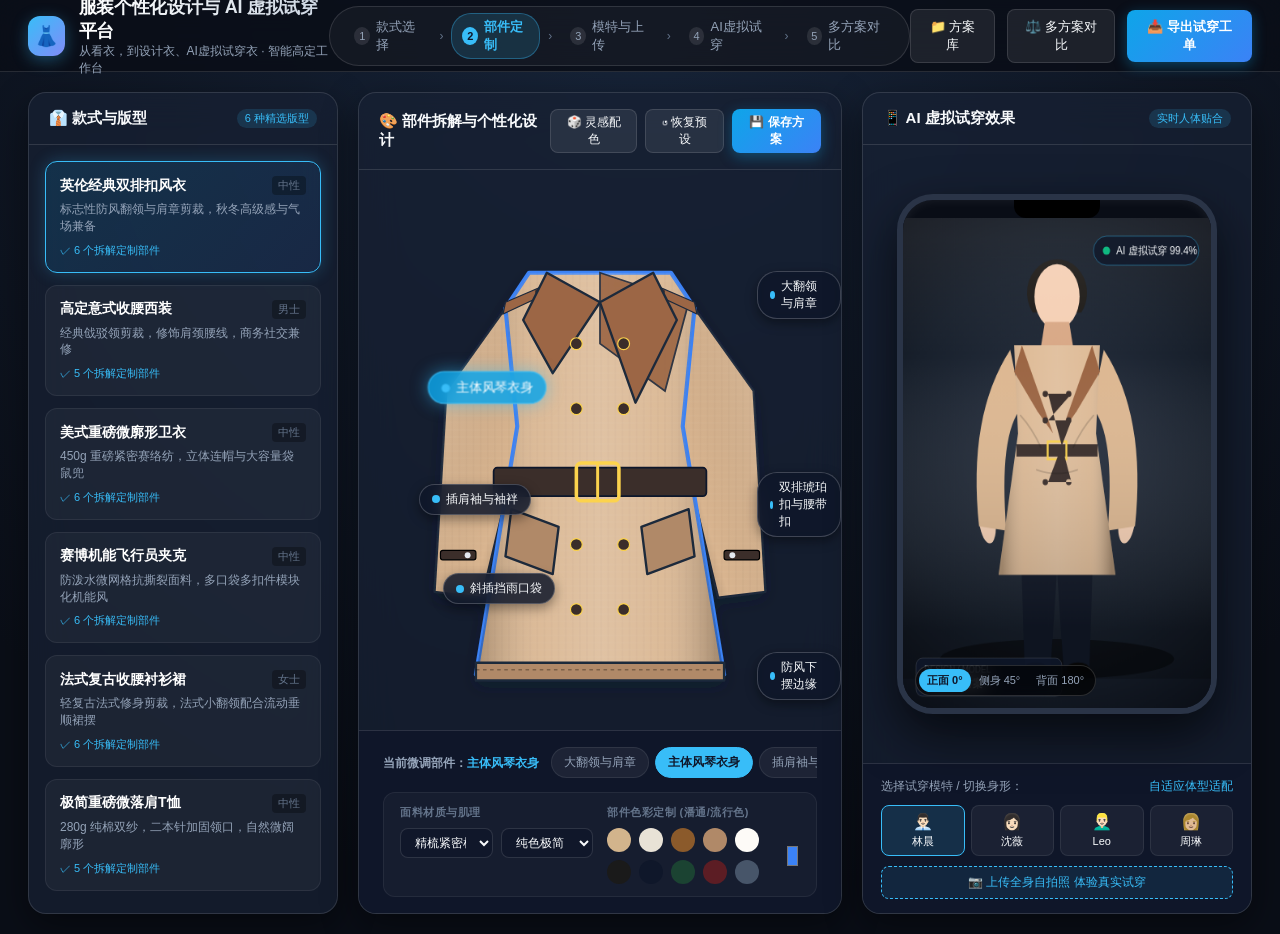
==== demos/01_industrial_engineering/clothing_tryon_system/index.html @ a8b74f74 "feat(core): 重构全景作品集工程架构为四大业务领域，集成工业工程与自动化实操Demo 1. 业务领域重构：按照工业工程、业务自动化、智能体协同、高可用实时系统完成模块化分类 2. 演示工程集" ====
<!DOCTYPE html>
<html lang="zh-CN">
<head>
  <meta charset="UTF-8">
  <meta name="viewport" content="width=device-width, initial-scale=1.0">
  <title>服装个性化设计与 AI 虚拟试穿平台 | Fashion AI Studio</title>
  <link rel="stylesheet" href="css/style.css">
</head>
<body>
  <!-- 顶部导航栏与流程引导 (对应原图底部与主标题) -->
  <header class="studio-header">
    <div class="brand-section">
      <div class="brand-logo-icon">👗</div>
      <div class="brand-title">
        <h1>服装个性化设计与 AI 虚拟试穿平台</h1>
        <p>从看衣，到设计衣、AI虚拟试穿衣 · 智能高定工作台</p>
      </div>
    </div>

    <!-- 流程引导条 (1.选款 -> 2.定制 -> 3.模特 -> 4.试穿 -> 5.对比保存) -->
    <div class="workflow-stepper">
      <div class="step-item" data-step="1">
        <span class="step-num">1</span>
        <span>款式选择</span>
      </div>
      <span class="step-divider">›</span>
      <div class="step-item active" data-step="2">
        <span class="step-num">2</span>
        <span>部件定制</span>
      </div>
      <span class="step-divider">›</span>
      <div class="step-item" data-step="3">
        <span class="step-num">3</span>
        <span>模特与上传</span>
      </div>
      <span class="step-divider">›</span>
      <div class="step-item" data-step="4">
        <span class="step-num">4</span>
        <span>AI虚拟试穿</span>
      </div>
      <span class="step-divider">›</span>
      <div class="step-item" data-step="5">
        <span class="step-num">5</span>
        <span>多方案对比</span>
      </div>
    </div>

    <div class="header-actions">
      <button id="btn-open-library" class="btn-secondary">
        <span>📁 方案库</span>
      </button>
      <button id="btn-compare-modal" class="btn-secondary">
        <span>⚖️ 多方案对比</span>
      </button>
      <button id="btn-export-poster" class="btn-primary">
        <span>📥 导出试穿工单</span>
      </button>
    </div>
  </header>

  <!-- 主工作台 (三栏式经典设计布局) -->
  <main class="studio-workspace">
    
    <!-- 左侧栏：1. 款式选择 (Style Selection) -->
    <section class="left-style-selector">
      <div class="panel-header">
        <div class="panel-title">
          <span>👔 款式与版型</span>
        </div>
        <span class="panel-badge">6 种精选版型</span>
      </div>

      <div id="style-scroll-list" class="style-scroll-list">
        <!-- 动态注入款式卡片 -->
      </div>
    </section>

    <!-- 中央工作台：2. 个性化设计 (Custom Design - 部件拆解微调) -->
    <section class="center-customizer">
      <div class="panel-header">
        <div class="panel-title">
          <span>🎨 部件拆解与个性化设计</span>
        </div>
        <div style="display:flex; gap:8px;">
          <button id="btn-random-palette" class="btn-secondary" style="padding:4px 10px; font-size:12px;">
            <span>🎲 灵感配色</span>
          </button>
          <button id="btn-reset-design" class="btn-secondary" style="padding:4px 10px; font-size:12px;">
            <span>↺ 恢复预设</span>
          </button>
          <button id="btn-save-design" class="btn-primary" style="padding:4px 12px; font-size:12px;">
            <span>💾 保存方案</span>
          </button>
        </div>
      </div>

      <!-- 服装交互画布与引线指示层 (仿原图引线指引) -->
      <div class="customizer-canvas-container">
        <div id="canvas-viewport" class="canvas-viewport">
          <!-- 动态渲染 SVG 服装与部件 -->
        </div>
        <!-- 引线标注层 -->
        <div id="callout-overlay" class="callout-overlay"></div>
      </div>

      <!-- 底部实时定制控制面板 (仿原图“实时定制”) -->
      <div class="center-bottom-bar">
        <!-- 部件选择标签栏 -->
        <div class="custom-tools-row">
          <div style="font-size:12px; font-weight:600; color:var(--text-sub); white-space:nowrap;">
            当前微调部件：<span id="selected-part-label" style="color:#38bdf8;">衣身主体</span>
          </div>
          <div id="part-tabs" class="part-selector-tabs">
            <!-- 动态生成部件 tab -->
          </div>
        </div>

        <!-- 调色盘与面料选择栏 -->
        <div class="sub-customizer-panel">
          <!-- 左边：材质与纹理 -->
          <div class="sub-ctrl-group">
            <h4>面料材质与肌理</h4>
            <div style="display:flex; gap:8px; margin-bottom:8px;">
              <select id="material-select" class="material-select"></select>
              <select id="pattern-select" class="material-select"></select>
            </div>
          </div>

          <!-- 右边：潘通色板与拾色器 -->
          <div class="sub-ctrl-group">
            <h4>部件色彩定制 (潘通/流行色)</h4>
            <div style="display:flex; align-items:center; gap:8px;">
              <div id="palette-swatches" class="palette-swatches"></div>
              <input type="color" id="custom-color-input" value="#3b82f6" title="自定义任意色彩" style="width:28px; height:28px; border:none; border-radius:50%; cursor:pointer; background:transparent;">
            </div>
          </div>
        </div>
      </div>
    </section>

    <!-- 右侧栏：3 & 4. 仿原图手机屏幕模型 - AI 虚拟试穿系统 (AI Try-On Screen) -->
    <section class="right-tryon-container">
      <div class="panel-header">
        <div class="panel-title">
          <span>📱 AI 虚拟试穿效果</span>
        </div>
        <span class="panel-badge">实时人体贴合</span>
      </div>

      <!-- 手机外壳质感拟态 (Phone Mockup) -->
      <div class="phone-mockup-wrapper">
        <div class="phone-device">
          <!-- 灵动岛 -->
          <div class="phone-notch"></div>
          
          <!-- 手机屏幕画布 -->
          <div class="phone-screen">
            <canvas id="tryon-canvas"></canvas>

            <!-- 手机内浮动角度切换栏 -->
            <div class="screen-floating-controls">
              <div class="angle-switcher">
                <button class="angle-btn active" data-angle="front">正面 0°</button>
                <button class="angle-btn" data-angle="side">侧身 45°</button>
                <button class="angle-btn" data-angle="back">背面 180°</button>
              </div>
            </div>
          </div>
        </div>
      </div>

      <!-- 模特选择与拍照上传工具栏 -->
      <div class="tryon-control-dock">
        <div style="font-size:12px; color:var(--text-sub); display:flex; justify-content:space-between;">
          <span>选择试穿模特 / 切换身形：</span>
          <span style="color:#38bdf8;">自适应体型适配</span>
        </div>
        <div id="model-thumbnails" class="model-thumbnails">
          <!-- 动态注入 4 位不同性别身材模特 -->
        </div>

        <div class="photo-upload-bar">
          <label class="upload-btn-label">
            <span>📷 上传全身自拍照 体验真实试穿</span>
            <input type="file" id="photo-upload-input" accept="image/*" style="display:none;">
          </label>
        </div>
      </div>
    </section>

  </main>

  <!-- 模态框：多方案并排对比 (4. 多方案对比) -->
  <div id="compare-modal" class="modal-backdrop">
    <div class="modal-window">
      <div class="modal-header">
        <div style="display:flex; align-items:center; gap:12px;">
          <h3 style="font-size:18px;">⚖️ 多方案并排横向对比 (Side-by-Side Comparison)</h3>
          <span class="panel-badge">支持款式、配色、面料并排横评</span>
        </div>
        <div style="display:flex; gap:10px;">
          <button id="btn-add-to-compare" class="btn-primary" style="font-size:12px; padding:6px 14px;">
            <span>+ 加入当前方案</span>
          </button>
          <button id="btn-close-compare" class="btn-secondary" style="font-size:12px; padding:6px 12px;">
            <span>✕ 关闭</span>
          </button>
        </div>
      </div>

      <div class="modal-body">
        <div id="compare-grid" class="compare-grid">
          <!-- 并排对比卡片 -->
        </div>
      </div>
    </div>
  </div>

  <!-- 模态框：方案库 (5. 保存与分享) -->
  <div id="library-modal" class="modal-backdrop">
    <div class="modal-window" style="max-width:820px;">
      <div class="modal-header">
        <h3 style="font-size:18px;">📁 方案库与历史定制作品</h3>
        <button id="btn-close-library" class="btn-secondary" style="font-size:12px; padding:6px 12px;">
          <span>✕ 关闭</span>
        </button>
      </div>
      <div class="modal-body">
        <div id="library-grid" class="compare-grid">
          <!-- 方案库卡片 -->
        </div>
      </div>
    </div>
  </div>

  <!-- 引入系统脚本 -->
  <script src="js/presets.js"></script>
  <script src="js/tryon_engine.js"></script>
  <script src="js/app.js"></script>
</body>
</html>
---- demos/01_industrial_engineering/clothing_tryon_system/css/style.css ----
/* ==========================================================================
   服装个性化设计与 AI 虚拟试穿平台 (Fashion AI Studio)
   高端现代科技与时尚美学系统样式
   ========================================================================== */

:root {
  --bg-primary: #0a0e17;
  --bg-secondary: #131b2a;
  --bg-card: rgba(23, 32, 51, 0.75);
  --bg-glass: rgba(30, 41, 59, 0.65);
  --border-color: rgba(255, 255, 255, 0.12);
  --border-glow: rgba(56, 189, 248, 0.5);
  
  --text-main: #f8fafc;
  --text-sub: #94a3b8;
  --text-muted: #64748b;

  --accent-cyan: #06b6d4;
  --accent-blue: #3b82f6;
  --accent-purple: #8b5cf6;
  --accent-emerald: #10b981;
  --accent-amber: #f59e0b;
  --accent-rose: #f43f5e;

  --font-family: -apple-system, BlinkMacSystemFont, "Segoe UI", Roboto, "Helvetica Neue", Arial, sans-serif;
  --radius-lg: 18px;
  --radius-md: 12px;
  --radius-sm: 8px;
  --shadow-main: 0 12px 36px rgba(0, 0, 0, 0.45);
}

* {
  box-sizing: border-box;
  margin: 0;
  padding: 0;
  -webkit-font-smoothing: antialiased;
}

body {
  font-family: var(--font-family);
  background: radial-gradient(circle at 50% 0%, #172439 0%, #0a0e17 80%);
  color: var(--text-main);
  min-height: 100vh;
  display: flex;
  flex-direction: column;
  overflow-x: hidden;
}

/* 顶部导航与流程引导 */
.studio-header {
  height: 72px;
  background: rgba(10, 14, 23, 0.85);
  backdrop-filter: blur(16px);
  border-bottom: 1px solid var(--border-color);
  display: flex;
  align-items: center;
  justify-content: space-between;
  padding: 0 28px;
  position: sticky;
  top: 0;
  z-index: 100;
}

.brand-section {
  display: flex;
  align-items: center;
  gap: 14px;
}

.brand-logo-icon {
  width: 40px;
  height: 40px;
  background: linear-gradient(135deg, #38bdf8, #818cf8);
  border-radius: var(--radius-md);
  display: flex;
  align-items: center;
  justify-content: center;
  font-size: 20px;
  box-shadow: 0 4px 16px rgba(56, 189, 248, 0.35);
}

.brand-title h1 {
  font-size: 18px;
  font-weight: 700;
  letter-spacing: -0.3px;
  background: linear-gradient(90deg, #ffffff, #cbd5e1);
  -webkit-background-clip: text;
  -webkit-text-fill-color: transparent;
}

.brand-title p {
  font-size: 12px;
  color: var(--text-sub);
}

/* 原图底部流程条在顶部的升级体现 */
.workflow-stepper {
  display: flex;
  align-items: center;
  gap: 8px;
  background: rgba(255, 255, 255, 0.04);
  padding: 6px 14px;
  border-radius: 30px;
  border: 1px solid var(--border-color);
}

.step-item {
  display: flex;
  align-items: center;
  gap: 6px;
  font-size: 13px;
  color: var(--text-sub);
  padding: 4px 10px;
  border-radius: 20px;
  cursor: pointer;
  transition: all 0.25s ease;
}

.step-item.active {
  background: rgba(56, 189, 248, 0.15);
  color: #38bdf8;
  font-weight: 600;
  border: 1px solid rgba(56, 189, 248, 0.35);
}

.step-num {
  width: 18px;
  height: 18px;
  border-radius: 50%;
  background: rgba(255, 255, 255, 0.1);
  display: flex;
  align-items: center;
  justify-content: center;
  font-size: 11px;
}

.step-item.active .step-num {
  background: #38bdf8;
  color: #0f172a;
  font-weight: 700;
}

.step-divider {
  color: var(--text-muted);
  font-size: 12px;
}

.header-actions {
  display: flex;
  align-items: center;
  gap: 12px;
}

.btn-secondary {
  background: rgba(255, 255, 255, 0.08);
  border: 1px solid var(--border-color);
  color: var(--text-main);
  padding: 8px 16px;
  border-radius: var(--radius-sm);
  font-size: 13px;
  cursor: pointer;
  display: flex;
  align-items: center;
  gap: 6px;
  transition: all 0.2s;
}

.btn-secondary:hover {
  background: rgba(255, 255, 255, 0.14);
}

.btn-primary {
  background: linear-gradient(135deg, #0ea5e9, #3b82f6);
  border: none;
  color: #ffffff;
  padding: 8px 20px;
  border-radius: var(--radius-sm);
  font-size: 13px;
  font-weight: 600;
  cursor: pointer;
  box-shadow: 0 4px 14px rgba(14, 165, 233, 0.35);
  display: flex;
  align-items: center;
  gap: 6px;
  transition: all 0.2s;
}

.btn-primary:hover {
  filter: brightness(1.1);
  transform: translateY(-1px);
}

/* 主工作台布局 (左款选 - 中定制与引线 - 右虚拟试穿手机台) */
.studio-workspace {
  flex: 1;
  display: grid;
  grid-template-columns: 310px 1fr 390px;
  gap: 20px;
  padding: 20px 28px;
  min-height: calc(100vh - 72px);
}

/* 左侧栏：1. 款式选择与方案列表 */
.left-style-selector {
  background: var(--bg-card);
  backdrop-filter: blur(20px);
  border: 1px solid var(--border-color);
  border-radius: var(--radius-lg);
  display: flex;
  flex-direction: column;
  overflow: hidden;
  box-shadow: var(--shadow-main);
}

.panel-header {
  padding: 16px 20px;
  border-bottom: 1px solid var(--border-color);
  display: flex;
  align-items: center;
  justify-content: space-between;
}

.panel-title {
  display: flex;
  align-items: center;
  gap: 8px;
  font-size: 15px;
  font-weight: 600;
}

.panel-badge {
  font-size: 11px;
  background: rgba(56, 189, 248, 0.15);
  color: #38bdf8;
  padding: 2px 8px;
  border-radius: 12px;
}

.style-scroll-list {
  flex: 1;
  overflow-y: auto;
  padding: 16px;
  display: flex;
  flex-direction: column;
  gap: 12px;
}

.style-card {
  background: rgba(255, 255, 255, 0.04);
  border: 1px solid rgba(255, 255, 255, 0.07);
  border-radius: var(--radius-md);
  padding: 14px;
  cursor: pointer;
  transition: all 0.25s ease;
  position: relative;
}

.style-card:hover {
  background: rgba(255, 255, 255, 0.08);
  border-color: rgba(56, 189, 248, 0.4);
  transform: translateY(-2px);
}

.style-card.active {
  background: linear-gradient(135deg, rgba(14, 165, 233, 0.15), rgba(59, 130, 246, 0.1));
  border-color: #38bdf8;
  box-shadow: 0 0 16px rgba(56, 189, 248, 0.25);
}

.style-card-header {
  display: flex;
  justify-content: space-between;
  align-items: center;
  margin-bottom: 6px;
}

.style-card-title {
  font-size: 14px;
  font-weight: 600;
  color: #ffffff;
}

.style-card-cat {
  font-size: 11px;
  color: var(--text-muted);
  background: rgba(0, 0, 0, 0.3);
  padding: 2px 6px;
  border-radius: 4px;
}

.style-card-desc {
  font-size: 12px;
  color: var(--text-sub);
  line-height: 1.4;
  margin-bottom: 8px;
}

.style-card-meta {
  display: flex;
  gap: 6px;
  font-size: 11px;
  color: #38bdf8;
}

/* 中央工作台：2. 个性化设计与引线拆解 */
.center-customizer {
  background: var(--bg-card);
  backdrop-filter: blur(20px);
  border: 1px solid var(--border-color);
  border-radius: var(--radius-lg);
  display: flex;
  flex-direction: column;
  position: relative;
  overflow: hidden;
  box-shadow: var(--shadow-main);
}

.customizer-canvas-container {
  flex: 1;
  display: flex;
  align-items: center;
  justify-content: center;
  position: relative;
  padding: 20px;
}

.canvas-viewport {
  width: 100%;
  max-width: 540px;
  height: 520px;
  position: relative;
  display: flex;
  align-items: center;
  justify-content: center;
}

/* 原图手绘引线标注指示 (Leader Line Callouts) */
.callout-overlay {
  position: absolute;
  top: 0;
  left: 0;
  width: 100%;
  height: 100%;
  pointer-events: none;
}

.callout-tag {
  position: absolute;
  pointer-events: auto;
  cursor: pointer;
  background: rgba(15, 23, 42, 0.85);
  border: 1px solid rgba(255, 255, 255, 0.2);
  padding: 6px 12px;
  border-radius: 20px;
  font-size: 12px;
  font-weight: 500;
  display: flex;
  align-items: center;
  gap: 6px;
  transition: all 0.25s ease;
  backdrop-filter: blur(8px);
  box-shadow: 0 4px 12px rgba(0, 0, 0, 0.4);
}

.callout-tag:hover, .callout-tag.active {
  background: rgba(14, 165, 233, 0.85);
  border-color: #38bdf8;
  color: #ffffff;
  transform: scale(1.06);
  box-shadow: 0 0 16px rgba(56, 189, 248, 0.5);
}

.callout-dot {
  width: 8px;
  height: 8px;
  border-radius: 50%;
  background: #38bdf8;
}

/* 底部中央悬浮定制工具栏 (仿原图"实时定制"胶囊) */
.center-bottom-bar {
  padding: 16px 24px;
  background: rgba(15, 23, 42, 0.95);
  border-top: 1px solid var(--border-color);
  display: flex;
  flex-direction: column;
  gap: 12px;
}

.custom-tools-row {
  display: flex;
  align-items: center;
  justify-content: space-between;
  gap: 12px;
}

.part-selector-tabs {
  display: flex;
  align-items: center;
  gap: 6px;
  overflow-x: auto;
  padding-bottom: 2px;
}

.part-tab-btn {
  background: rgba(255, 255, 255, 0.06);
  border: 1px solid rgba(255, 255, 255, 0.08);
  color: var(--text-sub);
  padding: 6px 12px;
  border-radius: 16px;
  font-size: 12px;
  cursor: pointer;
  white-space: nowrap;
  transition: all 0.2s;
}

.part-tab-btn:hover {
  background: rgba(255, 255, 255, 0.12);
  color: #ffffff;
}

.part-tab-btn.active {
  background: #38bdf8;
  border-color: #38bdf8;
  color: #0f172a;
  font-weight: 600;
}

/* 材质与颜色调整控制面板 */
.sub-customizer-panel {
  display: grid;
  grid-template-columns: 1fr 1fr;
  gap: 14px;
  background: rgba(255, 255, 255, 0.03);
  padding: 12px 16px;
  border-radius: var(--radius-md);
  border: 1px solid rgba(255, 255, 255, 0.06);
}

.sub-ctrl-group h4 {
  font-size: 11px;
  color: var(--text-muted);
  text-transform: uppercase;
  letter-spacing: 0.5px;
  margin-bottom: 8px;
}

.palette-swatches {
  display: flex;
  gap: 8px;
  align-items: center;
  flex-wrap: wrap;
}

.swatch-color {
  width: 24px;
  height: 24px;
  border-radius: 50%;
  cursor: pointer;
  border: 2px solid transparent;
  transition: all 0.2s;
}

.swatch-color:hover {
  transform: scale(1.15);
}

.swatch-color.active {
  border-color: #ffffff;
  box-shadow: 0 0 10px rgba(255, 255, 255, 0.6);
}

.material-select {
  width: 100%;
  background: rgba(15, 23, 42, 0.8);
  border: 1px solid var(--border-color);
  color: var(--text-main);
  padding: 6px 10px;
  border-radius: var(--radius-sm);
  font-size: 12px;
  outline: none;
}

/* 右侧栏：3. 仿原图手机屏幕模型 - AI 虚拟试穿视窗 */
.right-tryon-container {
  background: var(--bg-card);
  backdrop-filter: blur(20px);
  border: 1px solid var(--border-color);
  border-radius: var(--radius-lg);
  display: flex;
  flex-direction: column;
  box-shadow: var(--shadow-main);
  overflow: hidden;
}

/* 手机外壳质感拟态 (Phone Mockup) */
.phone-mockup-wrapper {
  flex: 1;
  display: flex;
  flex-direction: column;
  align-items: center;
  justify-content: center;
  padding: 14px 18px;
}

.phone-device {
  width: 100%;
  max-width: 320px;
  height: 520px;
  background: #090d16;
  border: 6px solid #2a3447;
  border-radius: 36px;
  box-shadow: 0 20px 50px rgba(0, 0, 0, 0.65), inset 0 0 12px rgba(255, 255, 255, 0.08);
  position: relative;
  display: flex;
  flex-direction: column;
  overflow: hidden;
}

/* 手机灵动岛与听筒 */
.phone-notch {
  width: 86px;
  height: 18px;
  background: #000000;
  border-radius: 0 0 12px 12px;
  margin: 0 auto;
  position: relative;
  z-index: 10;
}

.phone-screen {
  flex: 1;
  position: relative;
  overflow: hidden;
  background: #111827;
}

#tryon-canvas {
  width: 100%;
  height: 100%;
  display: block;
}

/* 手机屏幕浮动控制层 */
.screen-floating-controls {
  position: absolute;
  bottom: 12px;
  left: 12px;
  right: 12px;
  display: flex;
  justify-content: space-between;
  align-items: center;
  z-index: 10;
}

.angle-switcher {
  display: flex;
  background: rgba(0, 0, 0, 0.65);
  backdrop-filter: blur(10px);
  border-radius: 20px;
  padding: 3px;
  border: 1px solid rgba(255, 255, 255, 0.15);
}

.angle-btn {
  background: transparent;
  border: none;
  color: var(--text-sub);
  padding: 4px 8px;
  border-radius: 14px;
  font-size: 11px;
  cursor: pointer;
  transition: all 0.2s;
}

.angle-btn.active {
  background: #38bdf8;
  color: #0f172a;
  font-weight: 700;
}

/* 模特与照片上传控制底板 */
.tryon-control-dock {
  padding: 14px 18px;
  background: rgba(15, 23, 42, 0.95);
  border-top: 1px solid var(--border-color);
  display: flex;
  flex-direction: column;
  gap: 10px;
}

.model-thumbnails {
  display: flex;
  align-items: center;
  justify-content: space-between;
  gap: 6px;
}

.model-chip {
  flex: 1;
  background: rgba(255, 255, 255, 0.05);
  border: 1px solid rgba(255, 255, 255, 0.08);
  border-radius: var(--radius-sm);
  padding: 6px;
  text-align: center;
  cursor: pointer;
  transition: all 0.2s;
}

.model-chip:hover {
  background: rgba(255, 255, 255, 0.1);
}

.model-chip.active {
  border-color: #38bdf8;
  background: rgba(56, 189, 248, 0.15);
}

.model-chip-emoji {
  font-size: 16px;
  display: block;
}

.model-chip-name {
  font-size: 11px;
  color: var(--text-main);
  white-space: nowrap;
}

.photo-upload-bar {
  display: flex;
  gap: 8px;
}

.upload-btn-label {
  flex: 1;
  background: rgba(56, 189, 248, 0.1);
  border: 1px dashed #38bdf8;
  color: #38bdf8;
  border-radius: var(--radius-sm);
  padding: 7px;
  font-size: 12px;
  text-align: center;
  cursor: pointer;
  display: flex;
  align-items: center;
  justify-content: center;
  gap: 6px;
  transition: all 0.2s;
}

.upload-btn-label:hover {
  background: rgba(56, 189, 248, 0.2);
}

/* 模态框：多方案并排对比 (4. 多方案对比) */
.modal-backdrop {
  position: fixed;
  top: 0;
  left: 0;
  right: 0;
  bottom: 0;
  background: rgba(5, 8, 15, 0.85);
  backdrop-filter: blur(12px);
  display: flex;
  align-items: center;
  justify-content: center;
  z-index: 999;
  opacity: 0;
  pointer-events: none;
  transition: opacity 0.3s ease;
}

.modal-backdrop.show {
  opacity: 1;
  pointer-events: auto;
}

.modal-window {
  background: #131c2e;
  border: 1px solid var(--border-color);
  border-radius: var(--radius-lg);
  width: 90%;
  max-width: 1080px;
  max-height: 88vh;
  display: flex;
  flex-direction: column;
  box-shadow: 0 25px 60px rgba(0, 0, 0, 0.8);
  overflow: hidden;
}

.modal-header {
  padding: 18px 24px;
  border-bottom: 1px solid var(--border-color);
  display: flex;
  align-items: center;
  justify-content: space-between;
}

.modal-body {
  flex: 1;
  overflow-y: auto;
  padding: 24px;
}

.compare-grid {
  display: grid;
  grid-template-columns: repeat(auto-fit, minmax(280px, 1fr));
  gap: 20px;
}

.compare-card {
  background: rgba(255, 255, 255, 0.04);
  border: 1px solid var(--border-color);
  border-radius: var(--radius-md);
  padding: 16px;
  display: flex;
  flex-direction: column;
  gap: 12px;
}

.compare-canvas-box {
  width: 100%;
  height: 240px;
  background: #090e17;
  border-radius: var(--radius-sm);
  overflow: hidden;
}

.compare-info-table {
  width: 100%;
  font-size: 12px;
  border-collapse: collapse;
}

.compare-info-table td {
  padding: 6px 0;
  border-bottom: 1px solid rgba(255, 255, 255, 0.06);
}

.compare-info-table td:first-child {
  color: var(--text-muted);
  width: 75px;
}

/* 动效与交互微细节 */
@keyframes pulseGlow {
  0% { box-shadow: 0 0 0 0 rgba(56, 189, 248, 0.5); }
  70% { box-shadow: 0 0 0 10px rgba(56, 189, 248, 0); }
  100% { box-shadow: 0 0 0 0 rgba(56, 189, 248, 0); }
}

.pulse-target {
  animation: pulseGlow 2s infinite;
}

/* 响应式适配 */
@media (max-width: 1200px) {
  .studio-workspace {
    grid-template-columns: 280px 1fr 340px;
    padding: 14px;
    gap: 14px;
  }
}

@media (max-width: 980px) {
  .studio-workspace {
    grid-template-columns: 1fr;
    overflow-y: auto;
  }
  .workflow-stepper {
    display: none;
  }
}
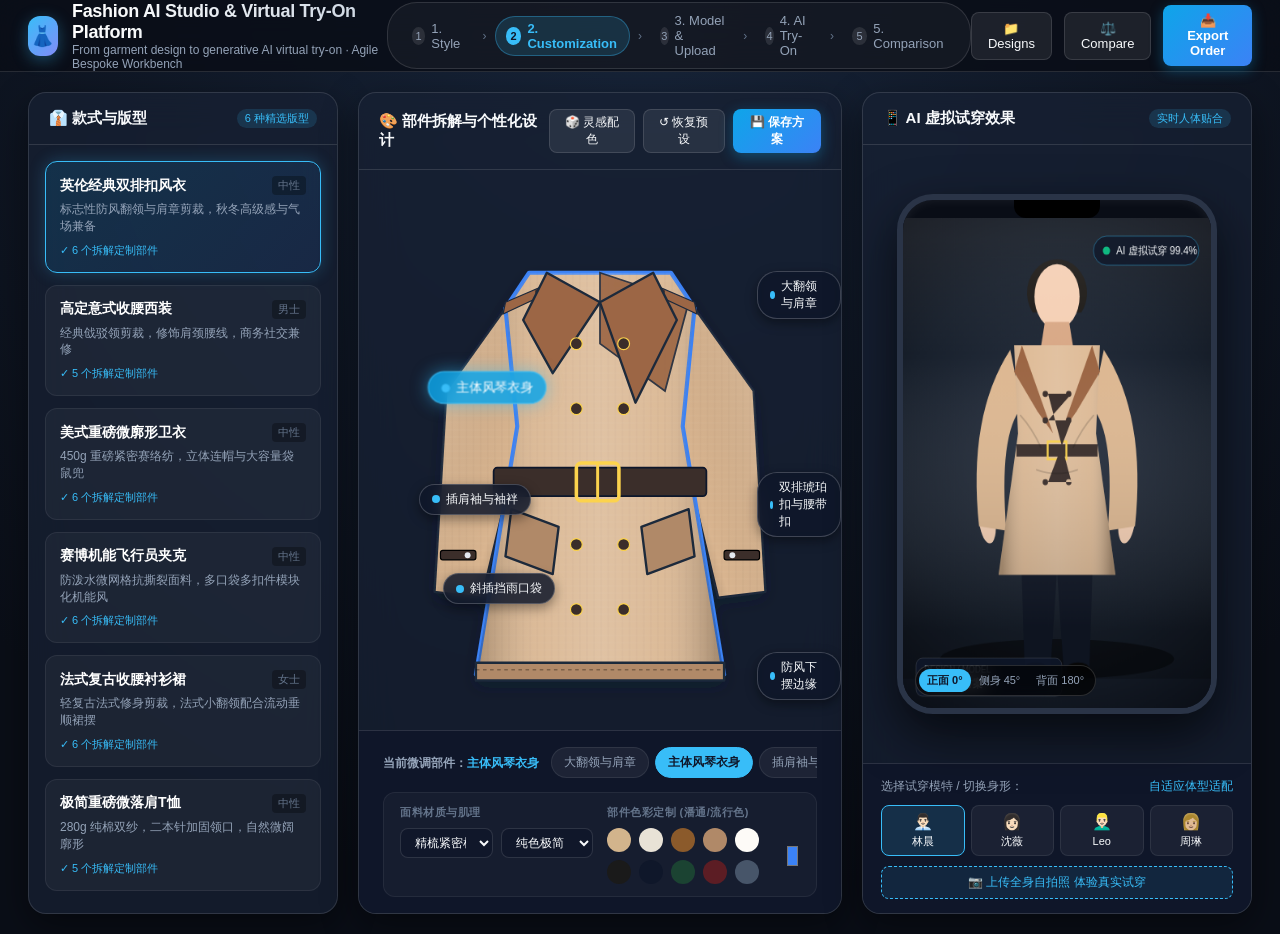
==== commit 1fcab3fd: "feat(demos): translate all runnable demo scripts, CLI outputs, and telemetry dashboard to pure Engli" ====
--- a/demos/01_industrial_engineering/clothing_tryon_system/index.html
+++ b/demos/01_industrial_engineering/clothing_tryon_system/index.html
@@ -1,9 +1,9 @@
 <!DOCTYPE html>
-<html lang="zh-CN">
+<html lang="en">
 <head>
   <meta charset="UTF-8">
   <meta name="viewport" content="width=device-width, initial-scale=1.0">
-  <title>服装个性化设计与 AI 虚拟试穿平台 | Fashion AI Studio</title>
+  <title>Fashion AI Studio | Generative Design & Virtual Try-On Platform</title>
   <link rel="stylesheet" href="css/style.css">
 </head>
 <body>
@@ -12,8 +12,8 @@
     <div class="brand-section">
       <div class="brand-logo-icon">👗</div>
       <div class="brand-title">
-        <h1>服装个性化设计与 AI 虚拟试穿平台</h1>
-        <p>从看衣，到设计衣、AI虚拟试穿衣 · 智能高定工作台</p>
+        <h1>Fashion AI Studio & Virtual Try-On Platform</h1>
+        <p>From garment design to generative AI virtual try-on · Agile Bespoke Workbench</p>
       </div>
     </div>
 
@@ -21,39 +21,39 @@
     <div class="workflow-stepper">
       <div class="step-item" data-step="1">
         <span class="step-num">1</span>
-        <span>款式选择</span>
+        <span>1. Style</span>
       </div>
       <span class="step-divider">›</span>
       <div class="step-item active" data-step="2">
         <span class="step-num">2</span>
-        <span>部件定制</span>
+        <span>2. Customization</span>
       </div>
       <span class="step-divider">›</span>
       <div class="step-item" data-step="3">
         <span class="step-num">3</span>
-        <span>模特与上传</span>
+        <span>3. Model & Upload</span>
       </div>
       <span class="step-divider">›</span>
       <div class="step-item" data-step="4">
         <span class="step-num">4</span>
-        <span>AI虚拟试穿</span>
+        <span>4. AI Try-On</span>
       </div>
       <span class="step-divider">›</span>
       <div class="step-item" data-step="5">
         <span class="step-num">5</span>
-        <span>多方案对比</span>
+        <span>5. Comparison</span>
       </div>
     </div>
 
     <div class="header-actions">
       <button id="btn-open-library" class="btn-secondary">
-        <span>📁 方案库</span>
+        <span>📁 Designs</span>
       </button>
       <button id="btn-compare-modal" class="btn-secondary">
-        <span>⚖️ 多方案对比</span>
+        <span>⚖️ Compare</span>
       </button>
       <button id="btn-export-poster" class="btn-primary">
-        <span>📥 导出试穿工单</span>
+        <span>📥 Export Order</span>
       </button>
     </div>
   </header>
@@ -190,7 +190,7 @@
 
   </main>
 
-  <!-- 模态框：多方案并排对比 (4. 多方案对比) -->
+  <!-- 模态框：多方案并排对比 (4. 多Design Comparison) -->
   <div id="compare-modal" class="modal-backdrop">
     <div class="modal-window">
       <div class="modal-header">
@@ -203,7 +203,7 @@
             <span>+ 加入当前方案</span>
           </button>
           <button id="btn-close-compare" class="btn-secondary" style="font-size:12px; padding:6px 12px;">
-            <span>✕ 关闭</span>
+            <span>✕ Close</span>
           </button>
         </div>
       </div>
@@ -222,7 +222,7 @@
       <div class="modal-header">
         <h3 style="font-size:18px;">📁 方案库与历史定制作品</h3>
         <button id="btn-close-library" class="btn-secondary" style="font-size:12px; padding:6px 12px;">
-          <span>✕ 关闭</span>
+          <span>✕ Close</span>
         </button>
       </div>
       <div class="modal-body">
